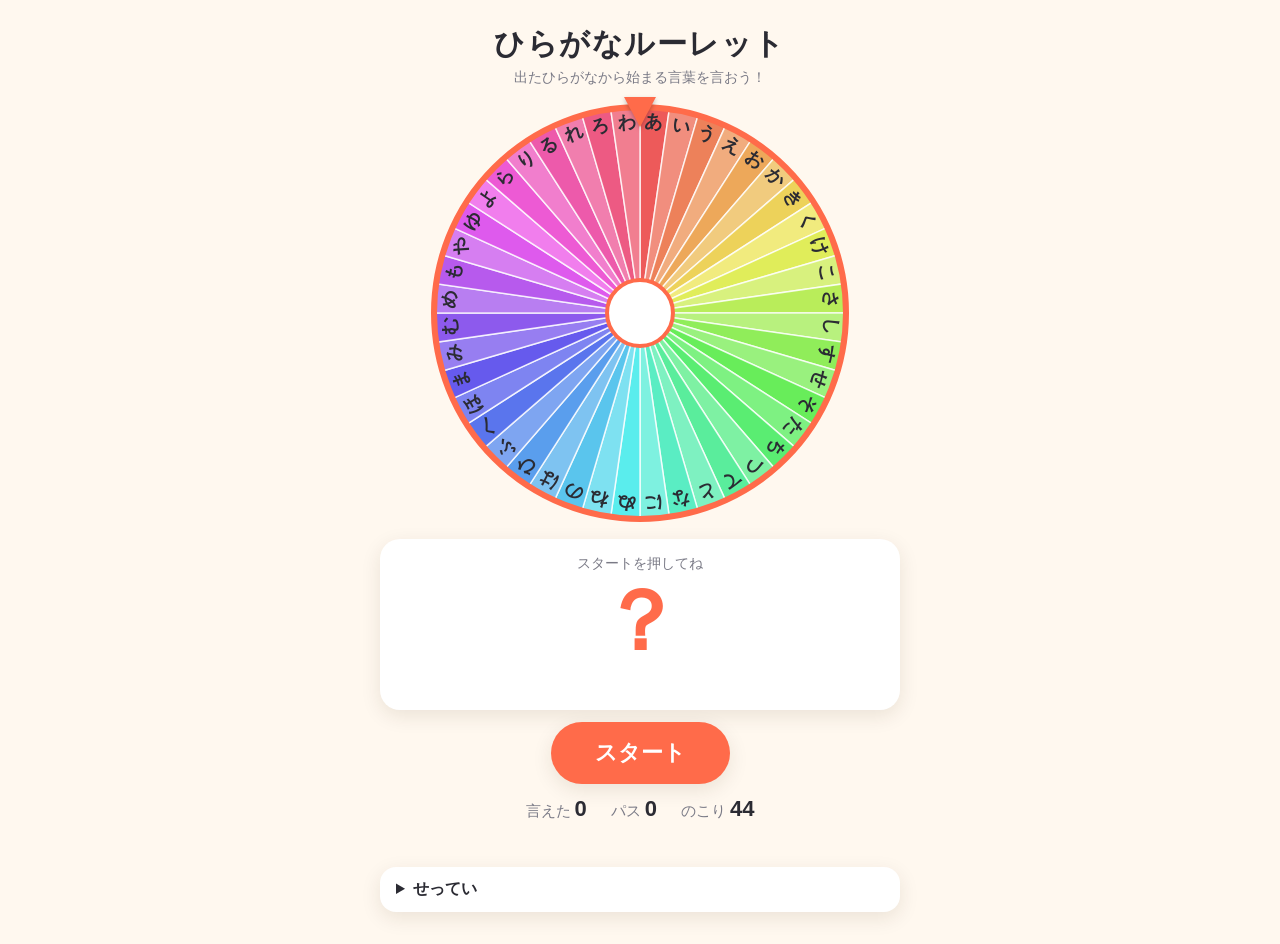
==== games/hiragana-roulette/index.html @ 9da8ed0b "ひらがなルーレットゲームを追加 ルーレットで出たひらがなから始まる言葉を言うゲーム。 games/hiragana-roulette/ に単体ページとして配置（noindex・サイト本体からはリンクし" ====
<!DOCTYPE html>
<html lang="ja">
<head>
<meta charset="utf-8">
<meta name="viewport" content="width=device-width, initial-scale=1">
<title>ひらがなルーレット</title>
<meta name="description" content="ルーレットで出たひらがなから始まる言葉を言うゲーム。">
<meta name="robots" content="noindex">
<style>
  :root {
    --bg: #fff8ef;
    --card: #ffffff;
    --ink: #2b2b33;
    --muted: #7a7a86;
    --accent: #ff6b4a;
    --accent-ink: #ffffff;
    --ok: #2bb673;
    --line: #eadfce;
    --shadow: 0 6px 20px rgba(60, 40, 10, .10);
  }
  @media (prefers-color-scheme: dark) {
    :root {
      --bg: #1c1b22;
      --card: #26252e;
      --ink: #f1eee8;
      --muted: #a7a3b0;
      --line: #3a3843;
      --shadow: 0 6px 20px rgba(0, 0, 0, .35);
    }
  }
  * { box-sizing: border-box; }
  [hidden] { display: none !important; }
  html, body { margin: 0; }
  body {
    background: var(--bg);
    color: var(--ink);
    font-family: "Hiragino Maru Gothic ProN", "Hiragino Sans", "Noto Sans JP", "Yu Gothic", sans-serif;
    min-height: 100vh;
    display: flex;
    justify-content: center;
    padding: 16px;
  }
  main { width: 100%; max-width: 520px; text-align: center; }
  h1 { font-size: clamp(22px, 6vw, 30px); margin: 8px 0 4px; letter-spacing: .05em; }
  .lead { color: var(--muted); margin: 0 0 16px; font-size: 14px; }

  .wheel-wrap { position: relative; width: min(100%, 420px); margin: 0 auto; aspect-ratio: 1; }
  canvas { width: 100%; height: 100%; display: block; }
  .pointer {
    position: absolute; left: 50%; top: -6px; transform: translateX(-50%);
    width: 0; height: 0;
    border-left: 16px solid transparent; border-right: 16px solid transparent;
    border-top: 30px solid var(--accent);
    filter: drop-shadow(0 2px 2px rgba(0,0,0,.25));
    z-index: 2;
  }

  .result {
    margin: 16px auto 8px; background: var(--card); border-radius: 20px;
    box-shadow: var(--shadow); padding: 16px; min-height: 170px;
    display: flex; flex-direction: column; align-items: center; justify-content: center; gap: 6px;
  }
  .result .label { color: var(--muted); font-size: 14px; }
  .result .char { font-size: 84px; line-height: 1; font-weight: 700; color: var(--accent); }
  .result .char.pop { animation: pop .45s ease-out; }
  @keyframes pop { 0% { transform: scale(.3); opacity: 0; } 70% { transform: scale(1.15); } 100% { transform: scale(1); opacity: 1; } }
  .timer { font-size: 18px; font-variant-numeric: tabular-nums; min-height: 1.4em; }
  .timer.urgent { color: var(--accent); font-weight: 700; }
  .bar { width: 100%; max-width: 300px; height: 8px; border-radius: 4px; background: var(--line); overflow: hidden; }
  .bar > i { display: block; height: 100%; width: 100%; background: var(--accent); transition: width .1s linear; }

  .buttons { display: flex; gap: 10px; justify-content: center; flex-wrap: wrap; margin: 12px 0; }
  button {
    font: inherit; font-size: 18px; font-weight: 700; border: 0; border-radius: 999px;
    padding: 14px 26px; cursor: pointer; transition: transform .08s, opacity .2s;
    min-width: 120px;
  }
  button:active { transform: scale(.96); }
  button:disabled { opacity: .4; cursor: default; }
  .spin { background: var(--accent); color: var(--accent-ink); font-size: 22px; padding: 16px 44px; box-shadow: var(--shadow); }
  .good { background: var(--ok); color: #fff; }
  .pass { background: var(--line); color: var(--ink); }
  .ghost { background: transparent; color: var(--muted); font-size: 14px; font-weight: 500; padding: 8px 12px; min-width: 0; text-decoration: underline; }

  .score { display: flex; justify-content: center; gap: 24px; font-size: 15px; color: var(--muted); }
  .score b { color: var(--ink); font-size: 22px; margin-left: 4px; }

  details {
    background: var(--card); border-radius: 16px; box-shadow: var(--shadow);
    padding: 12px 16px; margin: 16px 0; text-align: left;
  }
  summary { cursor: pointer; font-weight: 700; }
  .opt { display: flex; align-items: center; justify-content: space-between; gap: 12px; padding: 10px 0; border-top: 1px solid var(--line); font-size: 15px; }
  .opt:first-of-type { border-top: 0; }
  select, input[type=checkbox] { font: inherit; accent-color: var(--accent); }
  input[type=checkbox] { width: 20px; height: 20px; }
  select { padding: 4px 8px; border-radius: 8px; border: 1px solid var(--line); background: var(--bg); color: var(--ink); }

  .history { margin-top: 8px; font-size: 14px; color: var(--muted); word-break: break-all; min-height: 1.5em; }
  .history span { display: inline-block; margin: 2px; padding: 2px 8px; border-radius: 999px; background: var(--card); box-shadow: var(--shadow); color: var(--ink); }
  .history span.ok { outline: 2px solid var(--ok); }
</style>
</head>
<body>
<main>
  <h1>ひらがなルーレット</h1>
  <p class="lead">出たひらがなから始まる言葉を言おう！</p>

  <div class="wheel-wrap">
    <div class="pointer" aria-hidden="true"></div>
    <canvas id="wheel" aria-label="ひらがなルーレット"></canvas>
  </div>

  <div class="result" aria-live="polite">
    <div class="label" id="label">スタートを押してね</div>
    <div class="char" id="char">？</div>
    <div class="timer" id="timer"></div>
    <div class="bar" id="bar" hidden><i id="barFill"></i></div>
  </div>

  <div class="buttons" id="spinRow">
    <button class="spin" id="spinBtn">スタート</button>
  </div>
  <div class="buttons" id="answerRow" hidden>
    <button class="good" id="okBtn">言えた！</button>
    <button class="pass" id="passBtn">パス</button>
  </div>

  <div class="score">
    <div>言えた<b id="okCount">0</b></div>
    <div>パス<b id="passCount">0</b></div>
    <div>のこり<b id="remain">0</b></div>
  </div>
  <div class="history" id="history"></div>

  <details>
    <summary>せってい</summary>
    <label class="opt">制限時間
      <select id="timeSel">
        <option value="5">5秒</option>
        <option value="10" selected>10秒</option>
        <option value="15">15秒</option>
        <option value="30">30秒</option>
        <option value="0">なし</option>
      </select>
    </label>
    <label class="opt">濁音・半濁音（が・ぱ など）も入れる
      <input type="checkbox" id="dakuon">
    </label>
    <label class="opt">一度出た文字はもう出さない
      <input type="checkbox" id="noRepeat" checked>
    </label>
    <label class="opt">効果音
      <input type="checkbox" id="sound" checked>
    </label>
    <div class="opt"><span>スコアと出た文字をリセット</span><button class="ghost" id="resetBtn">リセット</button></div>
  </details>
</main>

<script>
(() => {
  const BASIC = [..."あいうえおかきくけこさしすせそたちつてとなにぬねのはひふへほまみむめもやゆよらりるれろわ"];
  const DAKU  = [..."がぎぐげござじずぜぞだでどばびぶべぼぱぴぷぺぽ"];
  const TAU = Math.PI * 2;

  const $ = id => document.getElementById(id);
  const canvas = $("wheel"), ctx = canvas.getContext("2d");
  const el = {
    label: $("label"), char: $("char"), timer: $("timer"), bar: $("bar"), barFill: $("barFill"),
    spinRow: $("spinRow"), answerRow: $("answerRow"), spinBtn: $("spinBtn"),
    okBtn: $("okBtn"), passBtn: $("passBtn"), okCount: $("okCount"), passCount: $("passCount"),
    remain: $("remain"), history: $("history"),
    timeSel: $("timeSel"), dakuon: $("dakuon"), noRepeat: $("noRepeat"), sound: $("sound"), resetBtn: $("resetBtn"),
  };

  let used = new Set();
  let items = [];
  let rotation = 0;
  let spinning = false;
  let current = null;
  let timerId = null;
  let score = { ok: 0, pass: 0 };

  // ---- 文字リスト ----
  function pool() {
    return el.dakuon.checked ? BASIC.concat(DAKU) : BASIC.slice();
  }
  function rebuild() {
    let list = pool();
    if (el.noRepeat.checked) {
      list = list.filter(c => !used.has(c));
      if (list.length === 0) { used.clear(); list = pool(); renderHistory(); }
    }
    items = list;
    el.remain.textContent = el.noRepeat.checked ? items.length : "∞";
    draw();
  }

  // ---- 描画 ----
  function resize() {
    const size = canvas.clientWidth;
    const dpr = window.devicePixelRatio || 1;
    canvas.width = size * dpr;
    canvas.height = size * dpr;
    ctx.setTransform(dpr, 0, 0, dpr, 0, 0);
    draw();
  }
  function draw() {
    const size = canvas.clientWidth;
    if (!size) return;
    const c = size / 2, r = c - 4;
    const n = items.length, seg = TAU / n;
    ctx.clearRect(0, 0, size, size);
    ctx.save();
    ctx.translate(c, c);
    ctx.rotate(rotation);
    for (let i = 0; i < n; i++) {
      const a0 = -Math.PI / 2 + i * seg;
      ctx.beginPath();
      ctx.moveTo(0, 0);
      ctx.arc(0, 0, r, a0, a0 + seg);
      ctx.closePath();
      ctx.fillStyle = `hsl(${(i * 360 / n) | 0} 80% ${i % 2 ? 72 : 64}%)`;
      ctx.fill();
      ctx.strokeStyle = "rgba(255,255,255,.8)";
      ctx.lineWidth = 1.5;
      ctx.stroke();

      ctx.save();
      ctx.rotate(a0 + seg / 2);
      const fs = Math.max(12, Math.min(34, r * seg * 0.62));
      ctx.font = `700 ${fs}px "Hiragino Maru Gothic ProN","Hiragino Sans","Noto Sans JP",sans-serif`;
      ctx.fillStyle = "#2b2b33";
      ctx.textAlign = "center";
      ctx.textBaseline = "middle";
      ctx.translate(r - fs * 0.85, 0);
      ctx.rotate(Math.PI / 2);
      ctx.fillText(items[i], 0, 0);
      ctx.restore();
    }
    ctx.restore();

    // 中心
    ctx.beginPath();
    ctx.arc(c, c, r * 0.16, 0, TAU);
    ctx.fillStyle = "#fff";
    ctx.fill();
    ctx.lineWidth = 4;
    ctx.strokeStyle = "#ff6b4a";
    ctx.stroke();
    ctx.beginPath();
    ctx.arc(c, c, r, 0, TAU);
    ctx.lineWidth = 6;
    ctx.strokeStyle = "#ff6b4a";
    ctx.stroke();
  }
  function indexAtPointer() {
    const seg = TAU / items.length;
    const local = ((-rotation % TAU) + TAU) % TAU;
    return Math.floor(local / seg) % items.length;
  }

  // ---- 効果音 ----
  let audio = null;
  function beep(freq, dur, vol = 0.08, type = "triangle") {
    if (!el.sound.checked) return;
    try {
      audio = audio || new (window.AudioContext || window.webkitAudioContext)();
      const o = audio.createOscillator(), g = audio.createGain();
      o.type = type; o.frequency.value = freq;
      g.gain.setValueAtTime(vol, audio.currentTime);
      g.gain.exponentialRampToValueAtTime(0.0001, audio.currentTime + dur);
      o.connect(g).connect(audio.destination);
      o.start(); o.stop(audio.currentTime + dur);
    } catch (e) { /* 音が出なくてもゲームは続ける */ }
  }
  const fanfare = () => [523, 659, 784, 1047].forEach((f, i) => setTimeout(() => beep(f, .18, .1), i * 90));

  // ---- 回転 ----
  function spin() {
    if (spinning) return;
    stopTimer();
    rebuild();
    spinning = true;
    el.spinBtn.disabled = true;
    el.label.textContent = "まわってる…";
    el.char.textContent = "？";
    el.char.classList.remove("pop");
    el.timer.textContent = "";
    el.bar.hidden = true;

    const n = items.length, seg = TAU / n;
    const target = Math.floor(Math.random() * n);
    const jitter = (Math.random() - 0.5) * 0.7;           // 区切り線ぴったりに止まらないよう ±35%
    const base = -(target + 0.5 + jitter) * seg;
    const delta = (((base - rotation) % TAU) + TAU) % TAU;
    const start = rotation;
    const end = rotation + TAU * (5 + Math.floor(Math.random() * 3)) + delta;
    const duration = 3800 + Math.random() * 1200;
    const t0 = performance.now();
    let lastIdx = indexAtPointer();

    function frame(now) {
      const t = Math.min(1, (now - t0) / duration);
      const eased = 1 - Math.pow(1 - t, 4);
      rotation = start + (end - start) * eased;
      draw();
      const idx = indexAtPointer();
      if (idx !== lastIdx) { lastIdx = idx; beep(900, .04, .05, "square"); }
      if (t < 1) requestAnimationFrame(frame);
      else land(items[indexAtPointer()]);
    }
    requestAnimationFrame(frame);
  }

  function land(ch) {
    spinning = false;
    rotation %= TAU;
    current = ch;
    el.char.textContent = ch;
    void el.char.offsetWidth;
    el.char.classList.add("pop");
    el.label.textContent = `「${ch}」から始まる言葉は？`;
    fanfare();
    el.spinRow.hidden = true;
    el.answerRow.hidden = false;
    startTimer();
  }

  // ---- タイマー ----
  function startTimer() {
    const sec = Number(el.timeSel.value);
    if (!sec) { el.timer.textContent = ""; return; }
    const endAt = performance.now() + sec * 1000;
    el.bar.hidden = false;
    let lastShown = null;
    const tick = () => {
      const left = Math.max(0, endAt - performance.now());
      const s = Math.ceil(left / 1000);
      el.timer.textContent = `のこり ${s} 秒`;
      el.timer.classList.toggle("urgent", s <= 3);
      el.barFill.style.width = `${(left / (sec * 1000)) * 100}%`;
      if (s !== lastShown && s <= 3 && s > 0) beep(660, .1);
      lastShown = s;
      if (left <= 0) {
        stopTimer();
        el.timer.textContent = "時間切れ！";
        beep(220, .4, .12, "sawtooth");
        finish(false);
      }
    };
    tick();
    timerId = setInterval(tick, 100);
  }
  function stopTimer() {
    clearInterval(timerId);
    timerId = null;
    el.timer.classList.remove("urgent");
  }

  // ---- 結果 ----
  function finish(ok) {
    if (current === null) return;
    stopTimer();
    if (ok) { score.ok++; el.timer.textContent = "すごい！"; beep(880, .15, .1); setTimeout(() => beep(1175, .2, .1), 110); }
    else score.pass++;
    used.add(current);
    addHistory(current, ok);
    current = null;
    el.okCount.textContent = score.ok;
    el.passCount.textContent = score.pass;
    el.answerRow.hidden = true;
    el.spinRow.hidden = false;
    el.spinBtn.disabled = false;
    el.spinBtn.textContent = "もう一回";
    el.bar.hidden = true;
    rebuild();
    el.spinBtn.focus();
  }

  const log = [];
  function addHistory(ch, ok) { log.push({ ch, ok }); renderHistory(); }
  function renderHistory() {
    el.history.innerHTML = log.map(h => `<span class="${h.ok ? "ok" : ""}">${h.ch}</span>`).join("");
  }

  function reset() {
    if (spinning) return;
    stopTimer();
    used.clear(); log.length = 0; current = null;
    score = { ok: 0, pass: 0 };
    el.okCount.textContent = 0; el.passCount.textContent = 0;
    el.label.textContent = "スタートを押してね";
    el.char.textContent = "？";
    el.timer.textContent = "";
    el.bar.hidden = true;
    el.answerRow.hidden = true; el.spinRow.hidden = false;
    el.spinBtn.disabled = false; el.spinBtn.textContent = "スタート";
    renderHistory();
    rebuild();
  }

  el.spinBtn.addEventListener("click", spin);
  el.okBtn.addEventListener("click", () => finish(true));
  el.passBtn.addEventListener("click", () => finish(false));
  el.resetBtn.addEventListener("click", reset);
  el.dakuon.addEventListener("change", () => { if (!spinning) rebuild(); });
  el.noRepeat.addEventListener("change", () => { if (!spinning) rebuild(); });
  document.addEventListener("keydown", e => {
    if (e.code !== "Space" || e.target.tagName === "SELECT") return;
    e.preventDefault();
    if (!el.spinRow.hidden && !spinning) spin();
    else if (!el.answerRow.hidden) finish(true);
  });
  window.addEventListener("resize", resize);

  rebuild();
  resize();
})();
</script>
</body>
</html>
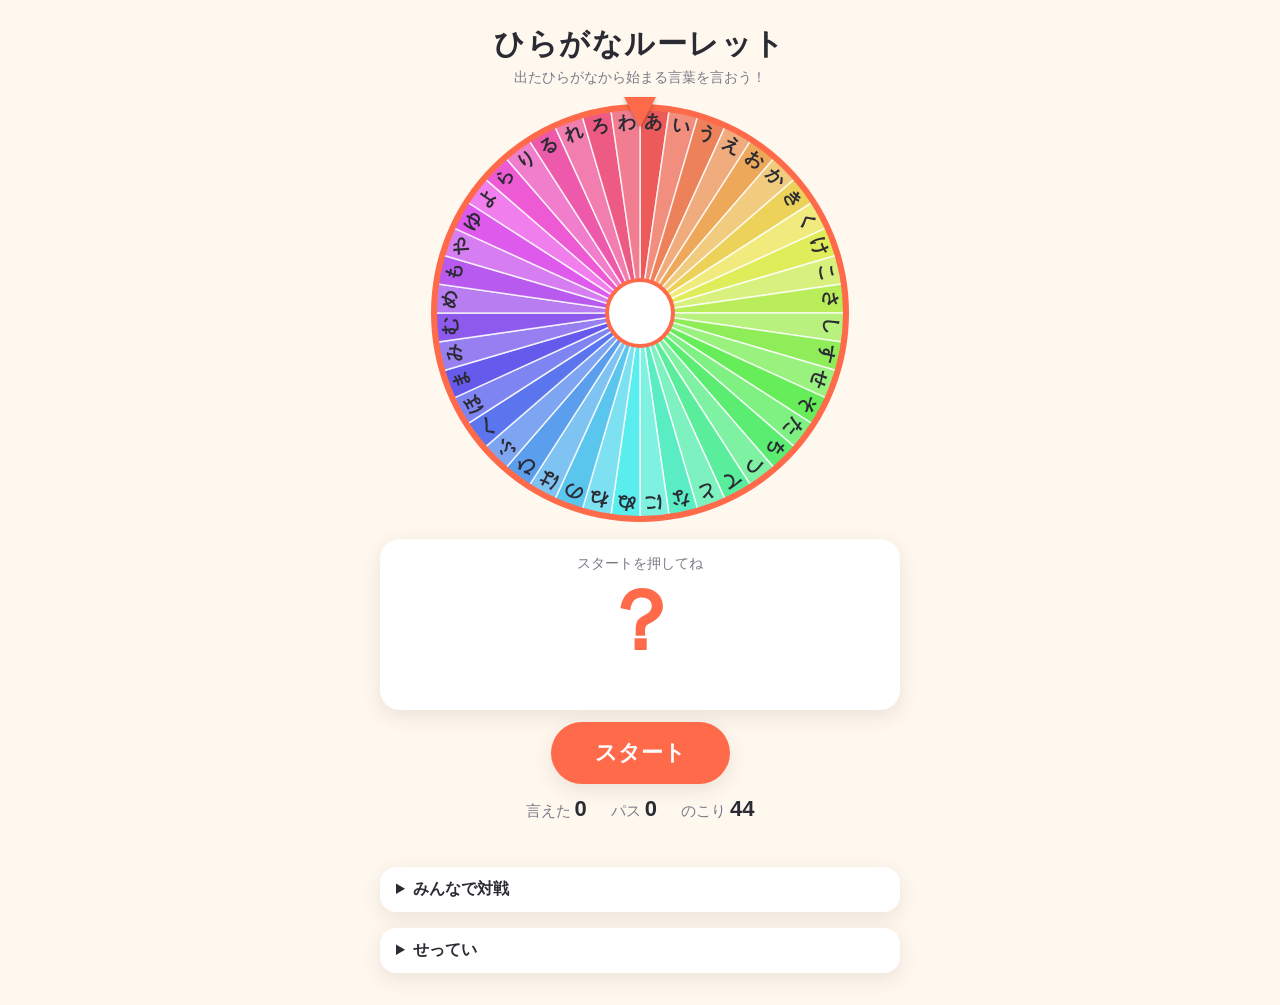
==== commit 86cd47f5: "ひらがなルーレットに対戦モードと加速するチクタク音を追加 - プレイヤーを2人以上登録すると順番に回し、言えたら1点。回数を決めると最後に順位を発表 - 制限時間中のチクタク音が残り時間に応じて速く・" ====
--- a/games/hiragana-roulette/index.html
+++ b/games/hiragana-roulette/index.html
@@ -99,12 +99,38 @@
   .history { margin-top: 8px; font-size: 14px; color: var(--muted); word-break: break-all; min-height: 1.5em; }
   .history span { display: inline-block; margin: 2px; padding: 2px 8px; border-radius: 999px; background: var(--card); box-shadow: var(--shadow); color: var(--ink); }
   .history span.ok { outline: 2px solid var(--ok); }
+
+  /* 対戦モード */
+  .turn { margin: 0 auto 10px; display: inline-flex; gap: 10px; align-items: center; background: var(--card); box-shadow: var(--shadow); border-radius: 999px; padding: 8px 18px; font-size: 15px; }
+  .turn b { color: var(--accent); font-size: 20px; }
+  .turn small { color: var(--muted); }
+  .board { display: flex; flex-wrap: wrap; gap: 8px; justify-content: center; }
+  .board div { background: var(--card); box-shadow: var(--shadow); border-radius: 14px; padding: 6px 14px; font-size: 14px; border: 2px solid transparent; }
+  .board div.now { border-color: var(--accent); }
+  .board b { font-size: 20px; margin-left: 6px; }
+  .add-row { display: flex; gap: 8px; padding: 10px 0; }
+  .add-row input { flex: 1; min-width: 0; font: inherit; font-size: 16px; padding: 8px 12px; border-radius: 10px; border: 1px solid var(--line); background: var(--bg); color: var(--ink); }
+  .add-row button { min-width: 0; padding: 8px 18px; font-size: 16px; background: var(--accent); color: var(--accent-ink); }
+  .chips { display: flex; flex-wrap: wrap; gap: 6px; padding-bottom: 6px; }
+  .chips span { display: inline-flex; align-items: center; gap: 4px; background: var(--bg); border: 1px solid var(--line); border-radius: 999px; padding: 4px 6px 4px 12px; }
+  .chips button { min-width: 0; padding: 0 8px; font-size: 16px; background: transparent; color: var(--muted); }
+  .note { color: var(--muted); font-size: 13px; margin: 4px 0 8px; }
+
+  .modal { position: fixed; inset: 0; background: rgba(0,0,0,.45); display: flex; align-items: center; justify-content: center; padding: 16px; z-index: 10; }
+  .modal .box { background: var(--card); color: var(--ink); border-radius: 24px; padding: 24px 20px; width: 100%; max-width: 380px; box-shadow: var(--shadow); animation: pop .4s ease-out; }
+  .modal h2 { margin: 0 0 4px; font-size: 24px; }
+  .modal .winner { color: var(--accent); font-size: 18px; font-weight: 700; margin-bottom: 12px; }
+  .modal ol { list-style: none; padding: 0; margin: 0 0 18px; text-align: left; }
+  .modal li { display: flex; justify-content: space-between; align-items: center; padding: 10px 12px; border-bottom: 1px solid var(--line); font-size: 17px; }
+  .modal li .rank { display: inline-block; width: 2.2em; font-weight: 700; color: var(--muted); }
+  .modal li.top .rank { color: var(--accent); }
 </style>
 </head>
 <body>
 <main>
   <h1>ひらがなルーレット</h1>
   <p class="lead">出たひらがなから始まる言葉を言おう！</p>
+  <div class="turn" id="turn" hidden></div>
 
   <div class="wheel-wrap">
     <div class="pointer" aria-hidden="true"></div>
@@ -126,12 +152,33 @@
     <button class="pass" id="passBtn">パス</button>
   </div>
 
-  <div class="score">
+  <div class="board" id="board" hidden></div>
+  <div class="score" id="soloScore">
     <div>言えた<b id="okCount">0</b></div>
     <div>パス<b id="passCount">0</b></div>
     <div>のこり<b id="remain">0</b></div>
   </div>
   <div class="history" id="history"></div>
+
+  <details id="versus">
+    <summary>みんなで対戦</summary>
+    <p class="note">プレイヤーを2人以上登録すると、順番に回して点数を競えます。言えたら1点。</p>
+    <form class="add-row" id="addForm">
+      <input id="nameInput" maxlength="12" placeholder="なまえ" autocomplete="off">
+      <button type="submit">追加</button>
+    </form>
+    <div class="chips" id="chips"></div>
+    <label class="opt">1人あたりの回数
+      <select id="roundSel">
+        <option value="3">3回</option>
+        <option value="5" selected>5回</option>
+        <option value="10">10回</option>
+        <option value="0">決めない</option>
+      </select>
+    </label>
+    <div class="opt" id="endRow" hidden><span>ここで終わって結果を見る</span><button class="ghost" id="endBtn" type="button">結果発表</button></div>
+    <p class="note" id="lockNote" hidden>ゲーム中はメンバーを変えられません。変えるときは「せってい」のリセットを押してね。</p>
+  </details>
 
   <details>
     <summary>せってい</summary>
@@ -157,6 +204,15 @@
   </details>
 </main>
 
+<div class="modal" id="modal" hidden>
+  <div class="box" role="dialog" aria-modal="true" aria-labelledby="modalTitle">
+    <h2 id="modalTitle">けっか発表</h2>
+    <div class="winner" id="winner"></div>
+    <ol id="ranking"></ol>
+    <button class="spin" id="againBtn">もう一回あそぶ</button>
+  </div>
+</div>
+
 <script>
 (() => {
   const BASIC = [..."あいうえおかきくけこさしすせそたちつてとなにぬねのはひふへほまみむめもやゆよらりるれろわ"];
@@ -171,6 +227,10 @@
     okBtn: $("okBtn"), passBtn: $("passBtn"), okCount: $("okCount"), passCount: $("passCount"),
     remain: $("remain"), history: $("history"),
     timeSel: $("timeSel"), dakuon: $("dakuon"), noRepeat: $("noRepeat"), sound: $("sound"), resetBtn: $("resetBtn"),
+    turn: $("turn"), board: $("board"), soloScore: $("soloScore"),
+    addForm: $("addForm"), nameInput: $("nameInput"), chips: $("chips"), roundSel: $("roundSel"), lockNote: $("lockNote"),
+    endRow: $("endRow"), endBtn: $("endBtn"),
+    modal: $("modal"), winner: $("winner"), ranking: $("ranking"), againBtn: $("againBtn"),
   };
 
   let used = new Set();
@@ -180,6 +240,86 @@
   let current = null;
   let timerId = null;
   let score = { ok: 0, pass: 0 };
+
+  // ---- 対戦モード ----
+  let players = [];      // { name, pts }
+  let turnNo = 0;        // これまでに終わった手番の数
+  const versus = () => players.length >= 2;
+  const inGame = () => versus() && (turnNo > 0 || spinning || current !== null);
+  const totalTurns = () => Number(el.roundSel.value) * players.length;  // 0 = 決めない
+  const nowPlayer = () => players[turnNo % players.length];
+
+  function renderPlayers() {
+    el.chips.replaceChildren(...players.map((p, i) => {
+      const chip = document.createElement("span");
+      chip.textContent = p.name;
+      const x = document.createElement("button");
+      x.type = "button";
+      x.textContent = "×";
+      x.setAttribute("aria-label", `${p.name}を消す`);
+      x.disabled = inGame();
+      x.addEventListener("click", () => { if (!inGame()) { players.splice(i, 1); renderPlayers(); } });
+      chip.append(x);
+      return chip;
+    }));
+    const locked = inGame();
+    el.nameInput.disabled = locked;
+    el.addForm.querySelector("button").disabled = locked;
+    el.roundSel.disabled = locked;
+    el.lockNote.hidden = !locked;
+    el.endRow.hidden = !(versus() && turnNo > 0);
+    renderTurn();
+  }
+  function renderTurn() {
+    el.soloScore.hidden = versus();
+    el.board.hidden = !versus();
+    el.turn.hidden = !versus();
+    if (!versus()) return;
+    const p = nowPlayer();
+    const total = totalTurns();
+    const round = Math.floor(turnNo / players.length) + 1;
+    el.turn.replaceChildren();
+    const b = document.createElement("b");
+    b.textContent = p.name;
+    const small = document.createElement("small");
+    const over = total && turnNo >= total;
+    small.textContent = over ? "おわり" : total ? `${round} / ${total / players.length} 回目` : `${round} 回目`;
+    if (over) el.turn.append(small);
+    else el.turn.append(b, "さんの番", small);
+    el.board.replaceChildren(...players.map(q => {
+      const d = document.createElement("div");
+      if (q === p && !over) d.className = "now";
+      const pts = document.createElement("b");
+      pts.textContent = q.pts;
+      d.append(q.name, pts);
+      return d;
+    }));
+  }
+  function showResult() {
+    const sorted = players.slice().sort((a, b) => b.pts - a.pts);
+    const top = sorted[0].pts;
+    const winners = sorted.filter(p => p.pts === top).map(p => p.name);
+    el.winner.textContent = winners.length > 1 ? `${winners.join("さん・")}さんが同点優勝！` : `優勝は ${winners[0]} さん！`;
+    let rank = 0;
+    el.ranking.replaceChildren(...sorted.map((p, i) => {
+      if (i === 0 || p.pts !== sorted[i - 1].pts) rank = i + 1;
+      const li = document.createElement("li");
+      if (rank === 1) li.className = "top";
+      const left = document.createElement("span");
+      const r = document.createElement("span");
+      r.className = "rank";
+      r.textContent = `${rank}位`;
+      left.append(r, p.name);
+      const pts = document.createElement("b");
+      pts.textContent = `${p.pts}点`;
+      li.append(left, pts);
+      return li;
+    }));
+    el.modal.hidden = false;
+    fanfare();
+    setTimeout(fanfare, 450);
+    el.againBtn.focus();
+  }
 
   // ---- 文字リスト ----
   function pool() {
@@ -282,6 +422,7 @@
     stopTimer();
     rebuild();
     spinning = true;
+    renderPlayers();
     el.spinBtn.disabled = true;
     el.label.textContent = "まわってる…";
     el.char.textContent = "？";
@@ -331,17 +472,23 @@
   function startTimer() {
     const sec = Number(el.timeSel.value);
     if (!sec) { el.timer.textContent = ""; return; }
-    const endAt = performance.now() + sec * 1000;
+    const total = sec * 1000;
+    const endAt = performance.now() + total;
     el.bar.hidden = false;
-    let lastShown = null;
+    let nextTick = 0;
     const tick = () => {
-      const left = Math.max(0, endAt - performance.now());
+      const now = performance.now();
+      const left = Math.max(0, endAt - now);
       const s = Math.ceil(left / 1000);
       el.timer.textContent = `のこり ${s} 秒`;
       el.timer.classList.toggle("urgent", s <= 3);
-      el.barFill.style.width = `${(left / (sec * 1000)) * 100}%`;
-      if (s !== lastShown && s <= 3 && s > 0) beep(660, .1);
-      lastShown = s;
+      el.barFill.style.width = `${(left / total) * 100}%`;
+      // チクタク音：残り時間が減るほど間隔が短く、音が高くなる（1秒おき → 0.1秒おき）
+      if (left > 0 && now >= nextTick) {
+        const ratio = left / total;
+        beep(500 + 600 * (1 - ratio), .05, .07, "square");
+        nextTick = now + 100 + 900 * ratio * ratio;
+      }
       if (left <= 0) {
         stopTimer();
         el.timer.textContent = "時間切れ！";
@@ -350,7 +497,7 @@
       }
     };
     tick();
-    timerId = setInterval(tick, 100);
+    timerId = setInterval(tick, 20);
   }
   function stopTimer() {
     clearInterval(timerId);
@@ -364,6 +511,10 @@
     stopTimer();
     if (ok) { score.ok++; el.timer.textContent = "すごい！"; beep(880, .15, .1); setTimeout(() => beep(1175, .2, .1), 110); }
     else score.pass++;
+    if (versus()) {
+      if (ok) nowPlayer().pts++;
+      turnNo++;
+    }
     used.add(current);
     addHistory(current, ok);
     current = null;
@@ -375,6 +526,17 @@
     el.spinBtn.textContent = "もう一回";
     el.bar.hidden = true;
     rebuild();
+    renderPlayers();
+    if (versus()) {
+      el.spinBtn.textContent = "回す";
+      el.label.textContent = `つぎは ${nowPlayer().name} さん`;
+      if (totalTurns() && turnNo >= totalTurns()) {
+        el.label.textContent = "ゲーム終了！";
+        el.spinBtn.disabled = true;
+        setTimeout(showResult, 700);
+        return;
+      }
+    }
     el.spinBtn.focus();
   }
 
@@ -396,18 +558,35 @@
     el.bar.hidden = true;
     el.answerRow.hidden = true; el.spinRow.hidden = false;
     el.spinBtn.disabled = false; el.spinBtn.textContent = "スタート";
+    turnNo = 0;
+    players.forEach(p => { p.pts = 0; });
+    el.modal.hidden = true;
     renderHistory();
     rebuild();
+    renderPlayers();
+    if (versus()) el.label.textContent = `さいしょは ${nowPlayer().name} さん`;
   }
 
   el.spinBtn.addEventListener("click", spin);
   el.okBtn.addEventListener("click", () => finish(true));
   el.passBtn.addEventListener("click", () => finish(false));
   el.resetBtn.addEventListener("click", reset);
+  el.againBtn.addEventListener("click", reset);
+  el.roundSel.addEventListener("change", renderTurn);
+  el.endBtn.addEventListener("click", () => { if (!spinning && current === null) showResult(); });
+  el.addForm.addEventListener("submit", e => {
+    e.preventDefault();
+    const name = el.nameInput.value.trim();
+    if (!name || inGame()) return;
+    players.push({ name, pts: 0 });
+    el.nameInput.value = "";
+    renderPlayers();
+    if (versus() && turnNo === 0) el.label.textContent = `さいしょは ${nowPlayer().name} さん`;
+  });
   el.dakuon.addEventListener("change", () => { if (!spinning) rebuild(); });
   el.noRepeat.addEventListener("change", () => { if (!spinning) rebuild(); });
   document.addEventListener("keydown", e => {
-    if (e.code !== "Space" || e.target.tagName === "SELECT") return;
+    if (e.code !== "Space" || ["SELECT", "INPUT"].includes(e.target.tagName) || !el.modal.hidden) return;
     e.preventDefault();
     if (!el.spinRow.hidden && !spinning) spin();
     else if (!el.answerRow.hidden) finish(true);
@@ -416,6 +595,7 @@
 
   rebuild();
   resize();
+  renderPlayers();
 })();
 </script>
 </body>
